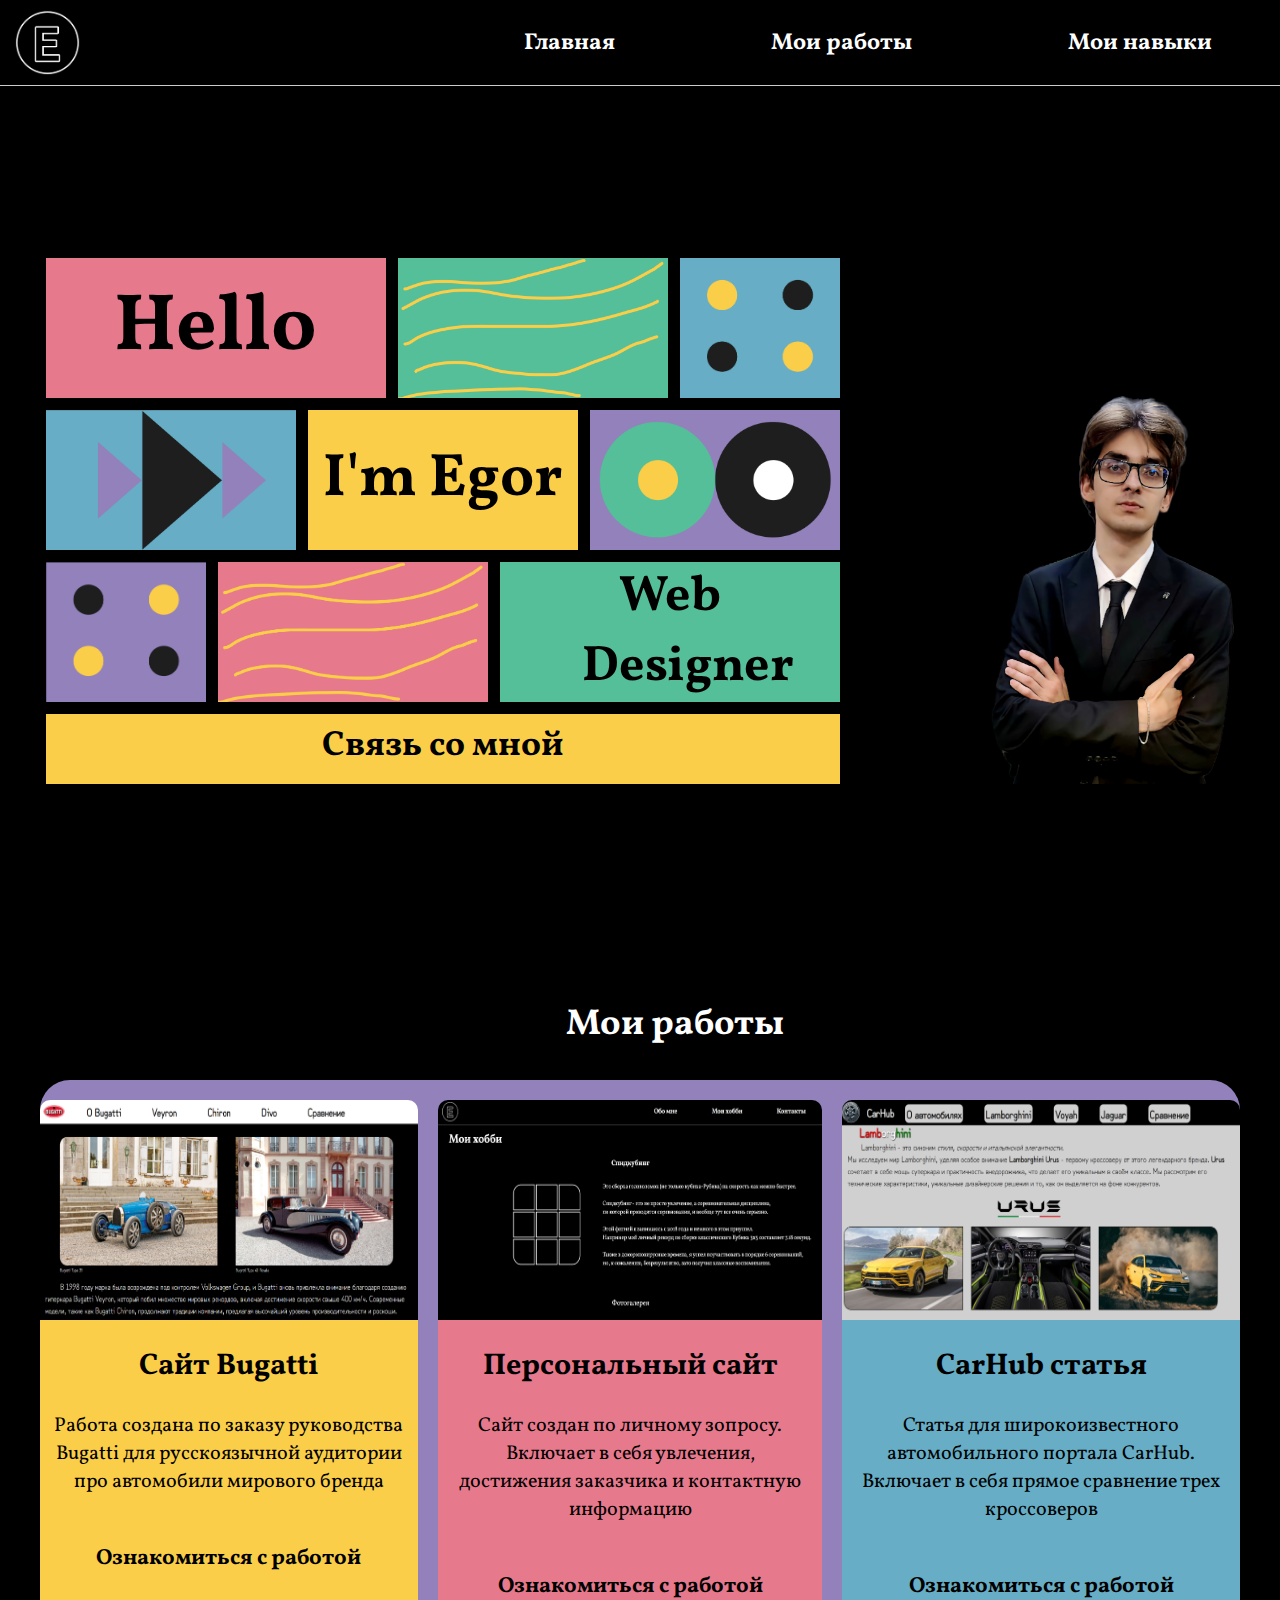
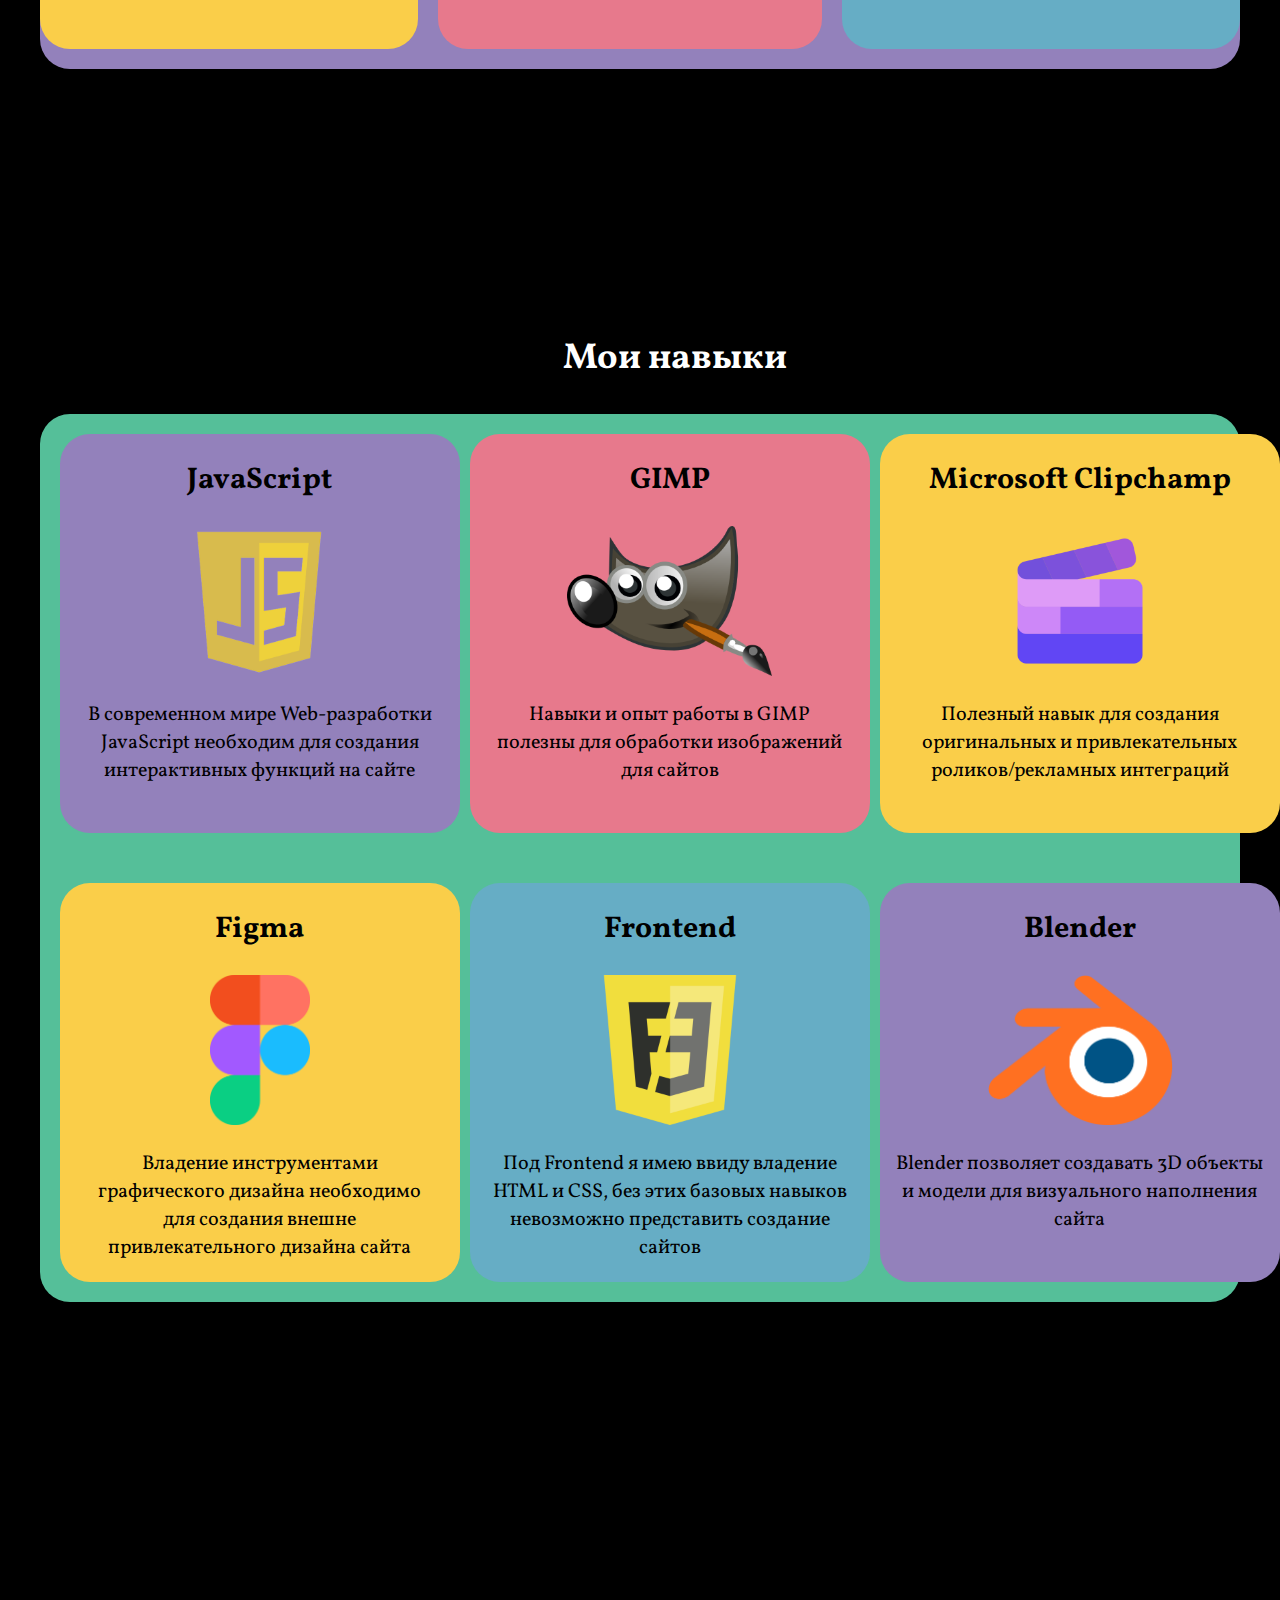
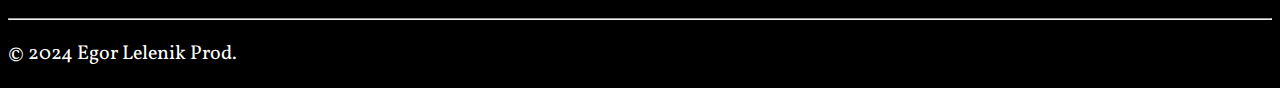
==== visitka.html @ 03e6a0d4 "Add files via upload" ====
﻿<!DOCTYPE html>

<html lang="en" xmlns="http://www.w3.org/1999/xhtml">
<head>
    <meta charset="utf-8" />
    <meta name="description" http-equiv="description"
          content="Лабораторная работа по Web-дизайну.
  Сайт-визитка Егора Леленика" />
    <meta name="keywords" http-equiv="keywords"
          content="Web-design, визитка, портфолио, Егор, Леленик, веб-дизайнер" />
    <meta name="viewport" content="width=device-width, initial-scale=1.0">
    <title>Visitka</title>
    <link href="stylevisitka4.css" rel="stylesheet" />
    <link href="logo.png" rel="icon" />
    <link rel="preconnect" href="https://fonts.googleapis.com">
    <link rel="preconnect" href="https://fonts.gstatic.com" crossorigin>
    <link href="https://fonts.googleapis.com/css2?family=Philosopher:ital,wght@0,400;0,700;1,400;1,700&family=Vollkorn:ital,wght@0,400..900;1,400..900&family=Zen+Kurenaido&display=swap" rel="stylesheet">
    <link rel="stylesheet" href="https://cdnjs.cloudflare.com/ajax/libs/font-awesome/4.7.0/css/font-awesome.min.css">
    <script src="scriptvisitka.js"></script>
</head>
<body>
    <header>
        <img style="margin:0 30px 0 15px; padding: 10px 0 10px 0" src="logo.png" width="65" alt="logo.png" />
        
        <nav>
            <ul class="navigation">
                <li><a href="#mainpart">Главная</a></li>
                <li><a href="#jobs">Мои работы</a></li>
                <li><a href="#skills">Мои навыки</a></li>
            </ul>
            <div class="hamburger-menu" onclick="toggleMenu()">
                <div class="bar" style="margin-right: 65px;"></div>
                <div class="bar" style="margin-right: 65px;"></div>
                <div class="bar" style="margin-right: 65px;"></div>
            </div>
        </nav>
    </header>
<div style="height: 100px; width: 100%;" id="mainpart" ></div>
    <main>
        <div class="mainpart" >
            <div class="kvad">
                <div class="fig1">
                    <div class="f1"><p style="margin: 0px; height: 130px; text-align: center; margin-top:15px ">Hello</p></div>
                    <div class="f2"></div>
                    <div class="f3"></div>
                </div>

                <div class="fig2">
                    <div class="f4"></div>
                    <div class="f5"><p style="margin: 0px; height: 130px; flex-wrap: wrap; text-align: center; margin-top:28px">I'm Egor</p></div>
                    <div class="f6"></div>
                </div>

                <div class="fig3">
                    <div class="f7"></div>
                    <div class="f8"></div>
                    <div class="f9"><p style="margin: 0px; height: 130px; text-align: center; flex-wrap: wrap; font-size: 50px">Web ⠀Designer</p></div>
                </div>
                <div class="contact"><a href="https://t.me/egor_pomidor" target="_blank"><p class="tg">Связь со мной</p></a></div>
            </div>

            <img class="introimg" src="intro3.png" height="390" />

        </div>

    </main>
    <div style="height:100px"> </div>

<div id="jobs" style="height: 86px; width: 100%;"> </div>
    <h2  style="text-align:center; color:white; font-size: 36px; margin-left: 70px;">Мои работы</h2>
    <div class="achivki" >

        <div class="card1">
            <img class="cardimg" src="job1.png" />
            <h2>Сайт Bugatti</h2>
            <p style="text-align: center;margin: 0 10px 0 10px">
                Работа создана по заказу руководства Bugatti для русскоязычной аудитории про автомобили мирового бренда
            </p>
            <div class="link1"><a href="bugatti/bugatti.html" target="_blank"><p class="oz1" >Ознакомиться с работой</p></a></div>
        </div>

        <div class="card2">
            <img class="cardimg" src="job2.png" />
            <h2>Персональный сайт </h2>
            <p style="text-align: center; margin: 0 10px 0 10px">
                Сайт создан по личному зопросу. Включает в себя увлечения, достижения заказчика и контактную информацию
            </p>
            <div class="link2"><a href="hobby/hobby.html" target="_blank"><p class="oz2">Ознакомиться с работой</p></a></div>
        </div>

        <div class="card3">
            <img class="cardimg" src="job3.png" />
            <h2>CarHub статья</h2>
            <p style="text-align: center;  margin: 0 10px 0 10px">
                Статья для широкоизвестного автомобильного портала CarHub. Включает в себя прямое сравнение трех кроссоверов
            </p>
            <div class="link3"><a href="carhub/cars.html" target="_blank"><p class="oz3">Ознакомиться с работой</p></a></div>
        </div>
    </div>


    <div id="skills" style="height: 86px; width: 100%; margin-top: 150px;"> </div>
    <h2 style="text-align:center; color:white; font-size: 36px; margin-left: 70px;">Мои навыки</h2>
    <!-- Достижения -->
    <div class="dostij" >
        <!--Карточка 1-->
        <div class="kart1">
            <h2>JavaScript</h2>
            <img class="dimg" src="js.png" />
            <p class="karttxt" style="text-align: center; width: 355px; margin: 0 10px 20px 10px">
                В современном мире Web-разработки JavaScript необходим для создания интерактивных функций на сайте
            </p>
        </div>

        <!--Карточка 2-->
        <div class="kart2">
            <h2>GIMP</h2>
            <img class="dimg" src="gimp.png" />
            <p class="karttxt" style="text-align: center; width: 355px; margin: 0 10px 20px 10px">
                Навыки и опыт работы в GIMP полезны для обработки изображений для сайтов
            </p>
        </div>

        <!--Карточка 3-->
        <div class="kart3">
            <h2>Microsoft Clipchamp</h2>
            <img class="dimg" src="clip.png" />
            <p class="karttxt" style="text-align: center; width: 355px; margin: 0 10px 20px 10px">
                Полезный навык для создания оригинальных и привлекательных роликов/рекламных интеграций
            </p>
        </div>


        <!--Карточка 4-->
        <div class="kart4">
            <h2>Figma</h2>
            <img class="dimg" src="fig.png" />
            <p class="karttxt" style="text-align: center; width: 355px; margin: 0 10px 20px 10px">
                Владение инструментами графического дизайна необходимо для создания внешне привлекательного дизайна сайта
            </p>
        </div>

        <!--Карточка 5-->
        <div class="kart5">
            <h2>Frontend</h2>
            <img class="dimg" src="front.png" />
            <p class="karttxt" style="text-align: center; width: 355px; margin: 0 10px 20px 10px">
                Под Frontend я имею ввиду владение HTML и CSS, без этих базовых навыков невозможно представить создание сайтов
            </p>
        </div>



        <!--Карточка 6-->
        <div class="kart6">
            <h2>Blender</h2>
            <img class="dimg" src="blender.png" />
            <p class="karttxt" style="text-align: center; width: 355pxpx; margin: 0 10px 20px 10px">
                Blender позволяет создавать 3D объекты и модели для визуального наполнения сайта
            </p>
        </div>




    </div>


    <br />
    <br /><br /><br /><br /><br /><br /><br /><br /><br /><br /><br /><br /><br />



    <hr />
    <footer>
        <p>&copy; 2024 Egor Lelenik Prod.</p>
    </footer>
    <script>
        function toggleMenu() {
            const menu = document.querySelector('.navigation');
            menu.classList.toggle('active');
        }
    </script>
</body>
</html>
---- stylevisitka4.css ----
﻿html {
    scroll-behavior: smooth;
}
@keyframes slide {
    0% {
        opacity: 0;
        transform: translateY(-10px);
    }

    100% {
        opacity: 1;
        transform: translateY(0);
    }
}
body {
    font-family: "Vollkorn", serif;
    font-optical-sizing: auto;
    background-color: black;
    color: black;
    font-style: normal;
}

header {
    background-color: black;
    color: white;
    font-size: 40px;
    font-weight: bold;
    display: flex;
    justify-content: space-between;
    align-items: center;
    position: fixed;
    left: 0;
    top: 0;
    width: 100%;
    z-index: 1000;
    border-bottom: 1px solid #ccc;
    backdrop-filter: blur(30px);
}

.navigation {
    display: flex;
    gap: 20px;
}

.navigation li {
    list-style: none;
    font-size: 23px;
}

.navigation a {
    color: white;
    text-decoration: none;
}

.hamburger-menu {
    display: none;
    cursor: pointer;
    flex-direction: column;
    gap: 5px;
}

.hamburger-menu .bar {
    width: 25px;
    height: 3px;
    background-color: white;
}


@media (max-width: 768px) {
    .navigation {
        display: none;
        flex-direction: column;
        align-items: center;
        position: absolute;
        top: 70px;
        right: 0;
        background-color: black;
        width: 100%;
        padding: 20px;
        border-radius: 8px;
        box-shadow: 0 4px 8px rgba(0, 0, 0, 0.2);
    }

    .navigation.active {
        display: flex;
        border-radius: 15px;
    }

    .hamburger-menu {
        display: flex;
    }

    .navigation li {
        margin: 15px 0;
    }

    .navigation a {
        color: white;
        text-decoration: none;
        font-size: 30px;
    }
}
ul {
    color: white;
    background-color: black;
    font-size: 23px;
    display: flex;
    flex-direction: row;
    padding: 0;
    justify-content: space-between;
    margin: 0;
}
li {
    border-radius: 15px;
    margin: 10px 63px 10px 63px;
    padding: 5px;
    font-weight: bold;
    color: white;
    background-color: black;
}

    li::marker {
        content: none;
    }

a {
    color: white;
    text-decoration: none;
}

    a:visited {
        color: white;
        text-decoration: none;
    }

    a:active {
        color: grey;
        text-decoration: none;
    }
.kva{
    justify-content: flex-end;
}
.fig1 {
    margin-top: 150px;
    display: flex;
    gap: 12px;
 /*   justify-content: center;*/
}
.f1 {
    background-color: rgb(231, 121, 140);
    height: 140px;
    width: 340px;
    font-size: 80px;
    font-weight: bold;
    text-align: center;
    transition: transform 0.3s ease, color 0.3s ease;
    position: relative;
}
    .f1:hover {
        transform: scale(1.15);
    }

    .f1::after {
        background-color: rgb(147, 129, 187);
        height: 140px;
        width: 340px;
        content: "Добро пожаловать в мой мир креатива!";
        align-content: center;
        position: absolute;
        top: 50%;
        left: 50%;
        transform: translate(-50%, -50%);
        color: black;
        font-size: 25px;
        font-weight: bold;
        text-align: center;
        opacity: 0;
        transition: opacity 0.3s ease;
        z-index: 1;
    }
    .f1:hover::after {
        opacity: 1;
    }

    .f1 p {
        opacity: 1;
        transition: opacity 0.5s ease;
    }

    .f1:hover p {
        opacity: 0;
    }
.f2 {
    background-image: url(f1.png);
    background-size: cover;
    background-color: rgb(85, 191, 153);
    height: 140px;
    width: 270px;
}
.f3 {
    background-image: url(fr2.png);
    background-size: cover;
    background-color: rgb(102, 173, 197);
    height: 140px;
    width: 160px;
}




.fig2 {
    margin-top: 12px;
    display: flex;
    gap: 12px;
 /*   justify-content: center;*/
}
.f4 {
    background-image: url(fr3.png);
    background-size: cover;
    background-color: rgb(102, 173, 197);
    height: 140px;
    width: 250px;
}
.f5 {
    background-color: rgb(250, 206, 73);
    height: 140px;
    width: 270px;
    font-size: 60px;
    font-weight: bold;
    text-align: center;
    transition: transform 0.3s ease, color 0.3s ease;
    position: relative;
    z-index: 2;
}

    .f5:hover {
        transform: scale(1.15);
    }

    .f5::after {
        background-color: rgb(85, 191, 153);
        content: "Я учусь создавать сайты с современным дизайном.";
        position: absolute;
        width: 272px;
        height: 142px;
        top: 50%;
        left: 50%;
        transform: translate(-50%, -50%);
        color: black;
        font-size: 23px;
        font-weight: bold;
        opacity: 0;
        transition: opacity 0.3s ease;
        z-index: 2;
       align-content: center;
    }

    .f5:hover::after {
        opacity: 1; 
    }

    .f5 p {
        opacity: 1;
        transition: opacity 0.3s ease;
    }

    .f5:hover p {
        opacity: 0; 
    }
.f6 {
    background-image: url(fr6.png);
    background-size: cover;
    background-color: rgb(147, 129, 187);
    height: 140px;
    width: 250px;
}





.fig3 {
    margin-top: 12px;
    display: flex;
    gap: 12px;
}
.f7 {
    background-image: url(fr7.png);
    background-size: cover;
    background-color: rgb(147, 129, 187);
    height: 140px;
    width: 160px;
}
.f8 {
    background-image: url(fr8.png);
    background-size: cover;
    background-color: rgb(231, 121, 140);
    height: 140px;
    width: 270px;
}
.f9 {
    background-color: rgb(85, 191, 153);
    height: 140px;
    width: 340px;
    font-size: 100px;
    font-weight: bold;
    text-align: center;
    transition: transform 0.3s ease, color 0.3s ease;
    position: relative;
    z-index: 2;
}

.f9:hover {
    transform: scale(1.1);
}

    .f9::after {
        background-color: rgb(102, 173, 197);
        height: 140px;
        width: 340px;
        content: "Это профессия, где искусство и технология объединяются воедино.";
        position: absolute;
        top: 50%;
        left: 50%;
        transform: translate(-50%, -50%);
        color: black; 
        font-size: 25px;
        font-weight: bold;
        opacity: 0;
        transition: opacity 0.3s ease;
        z-index: 2;
        align-self: center;
        align-content: center;
    }
.f9:hover::after {
    opacity: 1; 
}

.f9 p {
    opacity: 1;
    transition: opacity 0.3s ease;
}

.f9:hover p {
    opacity: 0; 
}


.mainpart{
   display: flex;
   justify-content: center;
   gap: 150px;
   align-items:flex-end;
}
@media screen and (max-width: 768px) {
    .mainpart {
        display: flex;
        justify-content: center;
        gap: 150px;
        align-items: center;    }

    .kvad {
        width: 100%;
        padding: 0;
    }

    .fig1, .fig2, .fig3 {
        margin-top: 8px;
        display: flex;
        gap: 8px;
    }

    .f1, .f2, .f3, .f4, .f5, .f6, .f7, .f8, .f9 {
        display: flex;
        /*width: 100%;*/
        height: 130px;
        font-size: 5px;
        text-align: center;
        align-items: center;
        justify-content: center;
    }

    .f1, .f5, .f9 {
        font-size: 50px;
    }

    .contact {
        display: flex;
        height: 130px;
        font-size: 24px;
        padding: 10px;
    }
    .tg {
       height: 130px;
    }
    .introimg {
 display: none;
    }
}

    .contact {
        align-items: center;
        justify-content: center;
        display: flex;
        margin: 12px 0 0 0;
        background-color: rgb(250, 206, 73);
        height: 70px;
        /*width: 795px;*/
        font-size: 35px;
        text-align: center;
        font-weight: bold;
        transition: transform 0.3s ease, background-color 0.3s ease;
    }

        .contact:hover {
            transform: scale(1.15);
            background-color: rgb(102, 173, 197);
            border: solid 1px black;
            border-radius: 50px;
        }

        .contact a {
            color: black;
            text-decoration: none;
            transition: color 0.3s ease;
        }

        .contact:hover a {
            color: white;
        }

    .tg {
        margin: 0;
        padding: 15px 0 0 0;
        height: 70px;
        /*width: 795px;*/
    }

    [href="https://t.me/egor_pomidor"] {
        color: black;
        text-decoration: none;
    }

    [href="bugatti/bugatti.html"] {
        color: black;
        text-decoration: none;
        font-weight: bold;
    }

    [href="hobby/hobby.html"] {
        color: black;
        text-decoration: none;
        font-weight: bold;
    }

    [href="carhub/cars.html"] {
        color: black;
        text-decoration: none;
        font-weight: bold;
    }
    [href="bugatti/bugatti.html"]:visited{
        color: black;
    }
    [href="hobby/hobby.html"]:visited{
        color: black;
    }
    [href="carhub/cars.html"]:visited{
        color: black;
    }


    .achivki {
        display: flex;
        flex-direction: row;
        justify-content: space-evenly;
        background-color: rgb(147, 129, 187);
        border-radius: 30px;
        gap: 20px;
        width: 95%;
        margin-left: auto ;
        margin-right: auto ;
    }

    @media (max-width: 768px) {
        .achivki {
            flex-direction: column;
            align-items: center;
            flex-wrap: wrap;
            justify-content: center;
            margin-left: 25px;
            margin-right: auto;
            width: auto;
        }

        .card1, .card2, .card3 {
            width: 90%;
        }

        .cardimg {
            width: 100%;
            height: 350px;
            transition: transform 0.5s ease-in-out;
            border-radius: 10px 10px 0 0;
        }
        .link1, .link2, .link3{
            width: max-content;
        }
    }

    .card1 {
        display: flex;
        flex-direction: column;
        align-items: center;
        background-color: rgb(250, 206, 73);
        text-align: center;
        margin-top: 20px;
        margin-bottom: 20px;
        border-radius: 30px;
        font-size: 20px;
    }

    .card2 {
        display: flex;
        flex-direction: column;
        align-items: center;
        background-color: rgb(231, 121, 140);
        border-radius: 30px;
        text-align: center;
        margin-top: 20px;
        font-size: 20px;
        margin-bottom: 20px;
    }

    .card3 {
        display: flex;
        flex-direction: column;
        align-items: center;
        background-color: rgb(102, 173, 197);
        border-radius: 30px;
        text-align: center;
        margin-top: 20px;
        margin-bottom: 20px;
        font-size: 20px;
    }

    .cardimg {
        width: 100%;
        height: 220px;
        transition: transform 0.5s ease-in-out;
        border-radius: 10px 10px 0 0;
    }

        .cardimg:hover {
            transform: scale(1.11);
            border-radius: 10px;
        }

    .link1, .link2, .link3 {
        margin-top: 25px;
        font-size: 22px;
        /* width: 463px; */
        height: 100px;
        text-align: center;
        border-radius: 0 0 30px 30px;
        transition: transform 0.3s ease, background-color 0.3s ease;
    }

        .link1:hover {
            border-radius: 30px;
            transform: scale(1.1);
            background-color: rgb(85, 191, 153);
        }

        .link2:hover {
            border-radius: 30px;
            transform: scale(1.1);
            background-color: rgb(85, 191, 153);
        }

        .link3:hover {
            border-radius: 30px;
            transform: scale(1.1);
            background-color: rgb(85, 191, 153);
        }

        .link1:hover a {
            color: white;
        }

        .link2:hover a {
            color: white;
        }

        .link3:hover a {
            color: white;
        }

    .dostij {
        display: grid;
        grid-template-columns: 1fr 1fr 1fr;
        grid-template-rows: 1fr 1fr;
        justify-content: space-evenly;
        background-color: rgb(85, 191, 153);
        border-radius: 30px;
        gap: 10px;
        width: 95%;
        margin-left: auto ;
        margin-right: auto ;
        justify-items: center;
    }

    @media (max-width: 768px) {
        .dostij {
            display: flex;
            flex-direction: column;
            flex-wrap: wrap;
            justify-content: space-between;
            gap: 20px;
            align-items: center;
            width: max-content;
            justify-items: center;
        }

        .kart1, .kart2, .kart3, .kart4, .kart5, .kart6 {
            margin: 10px;
        }

        .dimg {
            height: 120px;
        }

        /* p.karttxt {
            width: 100px;
        } */
    }

    .dimg {
        height: 150px;
        padding-bottom: 25px;
    }

    .kart1 {
        width: 400px;
        display: flex;
        flex-direction: column;
        align-items: center;
        background-color: rgb(147, 129, 187);
        text-align: center;
        margin-top: 20px;
        margin-bottom: 20px;
        border-radius: 30px;
        font-size: 20px;
        transition: transform 0.5s ease-in-out;
        margin-left: 20px;
        transition: transform 0.5s ease, background-color 0.5s ease;
    }

        .kart1:hover {
            transform: scale(0.8) rotate(5deg);
            background-color: rgb(200, 165, 227);
            box-shadow: 0px 10px 15px rgba(0, 0, 0, 0.2);
        }

    .kart2 {
        width: 400px;
        display: flex;
        flex-direction: column;
        align-items: center;
        background-color: rgb(231, 121, 140);
        text-align: center;
        margin-top: 20px;
        margin-bottom: 20px;
        border-radius: 30px;
        font-size: 20px;
        transition: transform 0.5s ease, background-color 0.5s ease;
    }

        .kart2:hover {
            transform: scale(0.8);
            background-color: rgb(241, 148, 138);
            box-shadow: 0px 10px 15px rgba(0, 0, 0, 0.2);
        }

    .kart3 {
        width: 400px;
        display: flex;
        flex-direction: column;
        align-items: center;
        background-color: rgb(250, 206, 73);
        text-align: center;
        margin-top: 20px;
        margin-bottom: 20px;
        border-radius: 30px;
        font-size: 20px;
        margin-right: 20px;
        transition: transform 0.5s ease, background-color 0.5s ease;
    }

        .kart3:hover {
            transform: scale(0.8) rotate(5deg);
            background-color: rgb(255, 235, 150);
            box-shadow: 0px 10px 15px rgba(0, 0, 0, 0.2);
        }

    .kart4 {
        width: 400px;
        display: flex;
        flex-direction: column;
        align-items: center;
        background-color: rgb(250, 206, 73);
        text-align: center;
        margin-top: 20px;
        margin-bottom: 20px;
        border-radius: 30px;
        font-size: 20px;
        margin-left: 20px;
        transition: transform 0.5s ease, background-color 0.5s ease;
    }

        .kart4:hover {
            transform: scale(0.8) rotate(-5deg);
            background-color: rgb(255, 235, 150);
            box-shadow: 0px 10px 15px rgba(0, 0, 0, 0.2);
        }

    .kart5 {
        width: 400px;
        display: flex;
        flex-direction: column;
        align-items: center;
        background-color: rgb(102, 173, 197);
        text-align: center;
        margin-top: 20px;
        margin-bottom: 20px;
        border-radius: 30px;
        font-size: 20px;
        transition: transform 0.5s ease, background-color 0.5s ease;
    }

        .kart5:hover {
            transform: scale(0.8);
            background-color: rgb(174, 214, 241);
            box-shadow: 0px 10px 15px rgba(0, 0, 0, 0.2);
        }

    .kart6 {
        width: 400px;
        display: flex;
        flex-direction: column;
        align-items: center;
        background-color: rgb(147, 129, 187);
        text-align: center;
        margin-top: 20px;
        margin-bottom: 20px;
        border-radius: 30px;
        font-size: 20px;
        margin-right: 20px;
        transition: transform 0.5s ease, background-color 0.5s ease;
    }

        .kart6:hover {
            transform: scale(0.8) rotate(-5deg);
            background-color: rgb(200, 165, 227);
            box-shadow: 0px 10px 15px rgba(0, 0, 0, 0.2);
        }

        footer{
            color: white;
            font-size: 20px;
        }
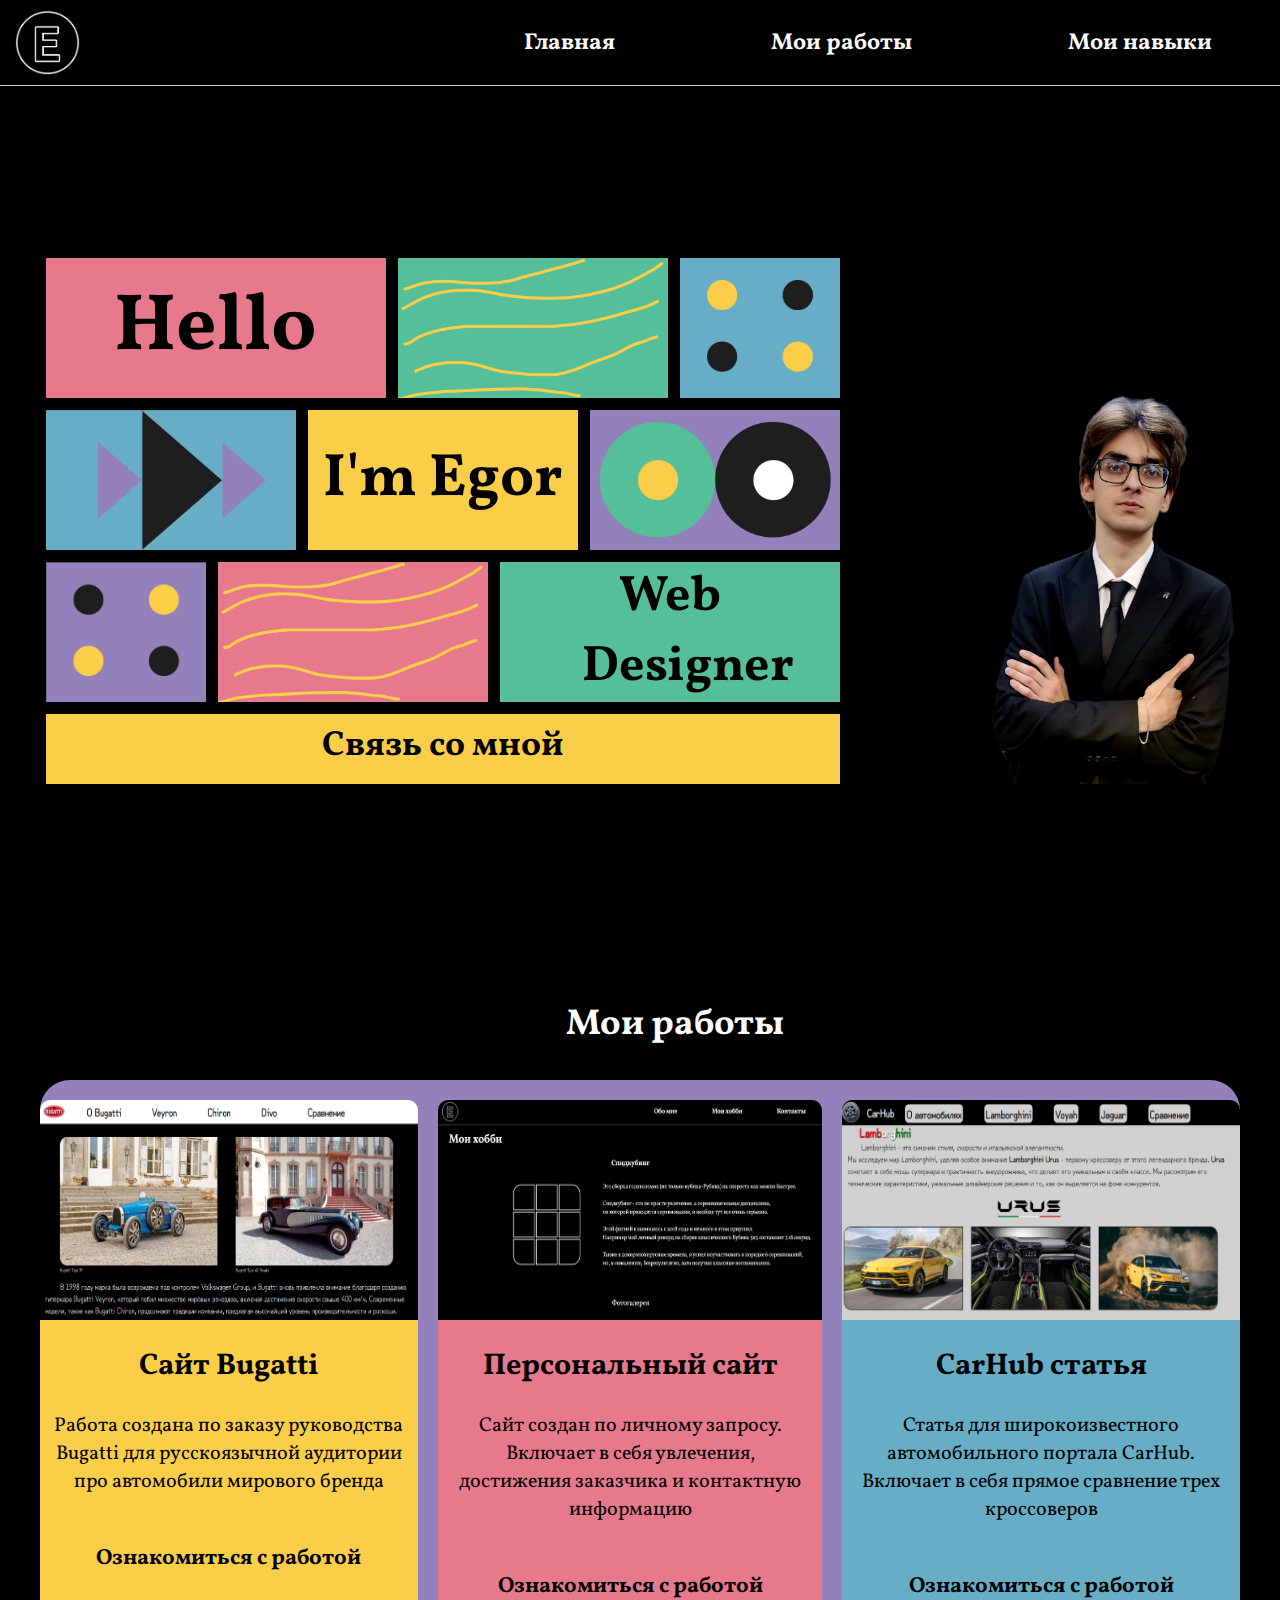
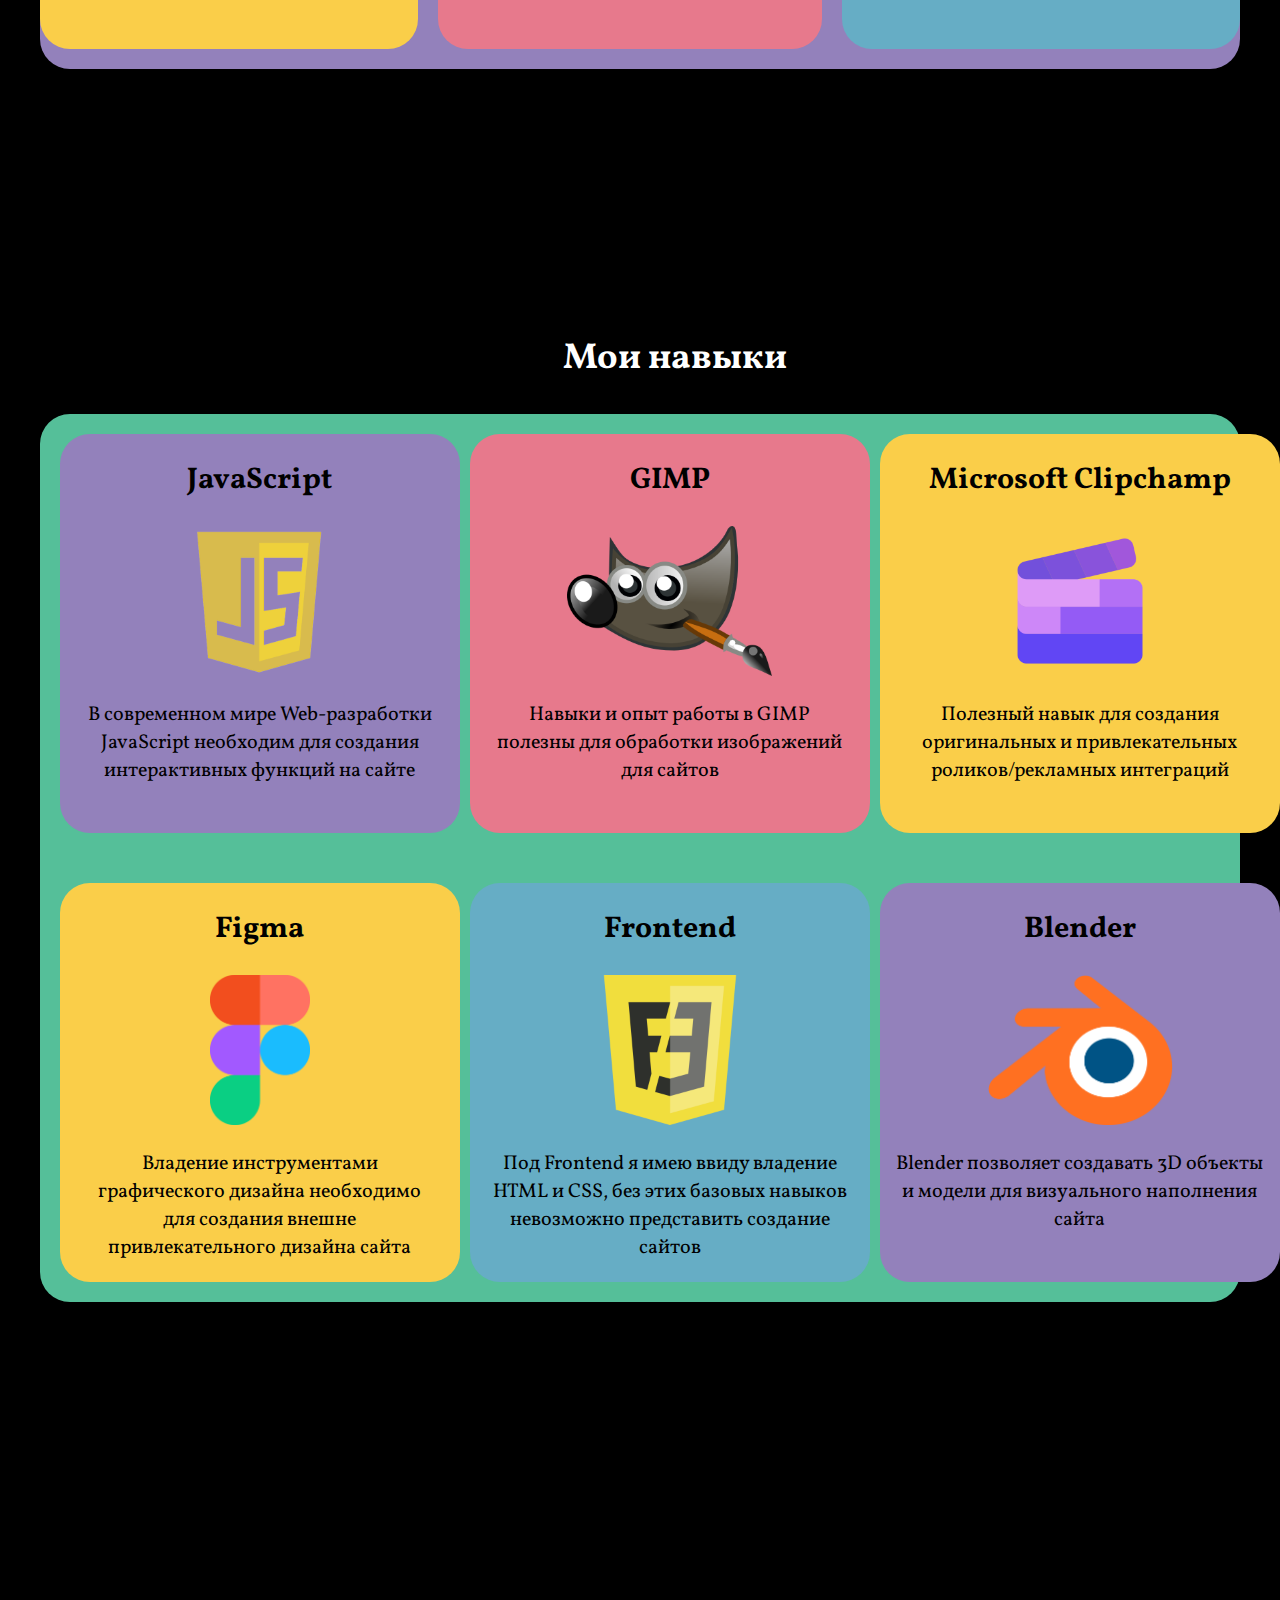
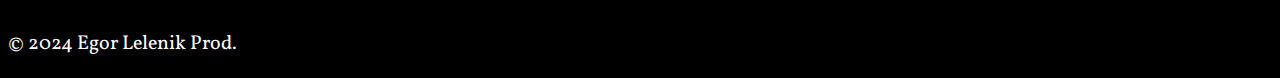
==== commit 328bfe27: "Add files via upload" ====
--- a/visitka.html
+++ b/visitka.html
@@ -83,7 +83,7 @@
             <img class="cardimg" src="job2.png" />
             <h2>Персональный сайт </h2>
             <p style="text-align: center; margin: 0 10px 0 10px">
-                Сайт создан по личному зопросу. Включает в себя увлечения, достижения заказчика и контактную информацию
+                Сайт создан по личному запросу. Включает в себя увлечения, достижения заказчика и контактную информацию
             </p>
             <div class="link2"><a href="hobby/hobby.html" target="_blank"><p class="oz2">Ознакомиться с работой</p></a></div>
         </div>
@@ -171,15 +171,8 @@
 
 
 
-    <hr />
     <footer>
         <p>&copy; 2024 Egor Lelenik Prod.</p>
     </footer>
-    <script>
-        function toggleMenu() {
-            const menu = document.querySelector('.navigation');
-            menu.classList.toggle('active');
-        }
-    </script>
 </body>
 </html>--- a/stylevisitka4.css
+++ b/stylevisitka4.css
@@ -139,6 +139,9 @@
     }
 .kva{
     justify-content: flex-end;
+}
+hr{
+    width: 100%;
 }
 .fig1 {
     margin-top: 150px;
@@ -360,8 +363,9 @@
         align-items: center;    }
 
     .kvad {
-        width: 100%;
+        min-width: 400px;
         padding: 0;
+        margin-left: 45px;
     }
 
     .fig1, .fig2, .fig3 {
@@ -381,7 +385,7 @@
     }
 
     .f1, .f5, .f9 {
-        font-size: 50px;
+        font-size: 43px;
     }
 
     .contact {
@@ -489,7 +493,9 @@
             justify-content: center;
             margin-left: 25px;
             margin-right: auto;
-            width: auto;
+            min-width: 380px;
+        
+
         }
 
         .card1, .card2, .card3 {
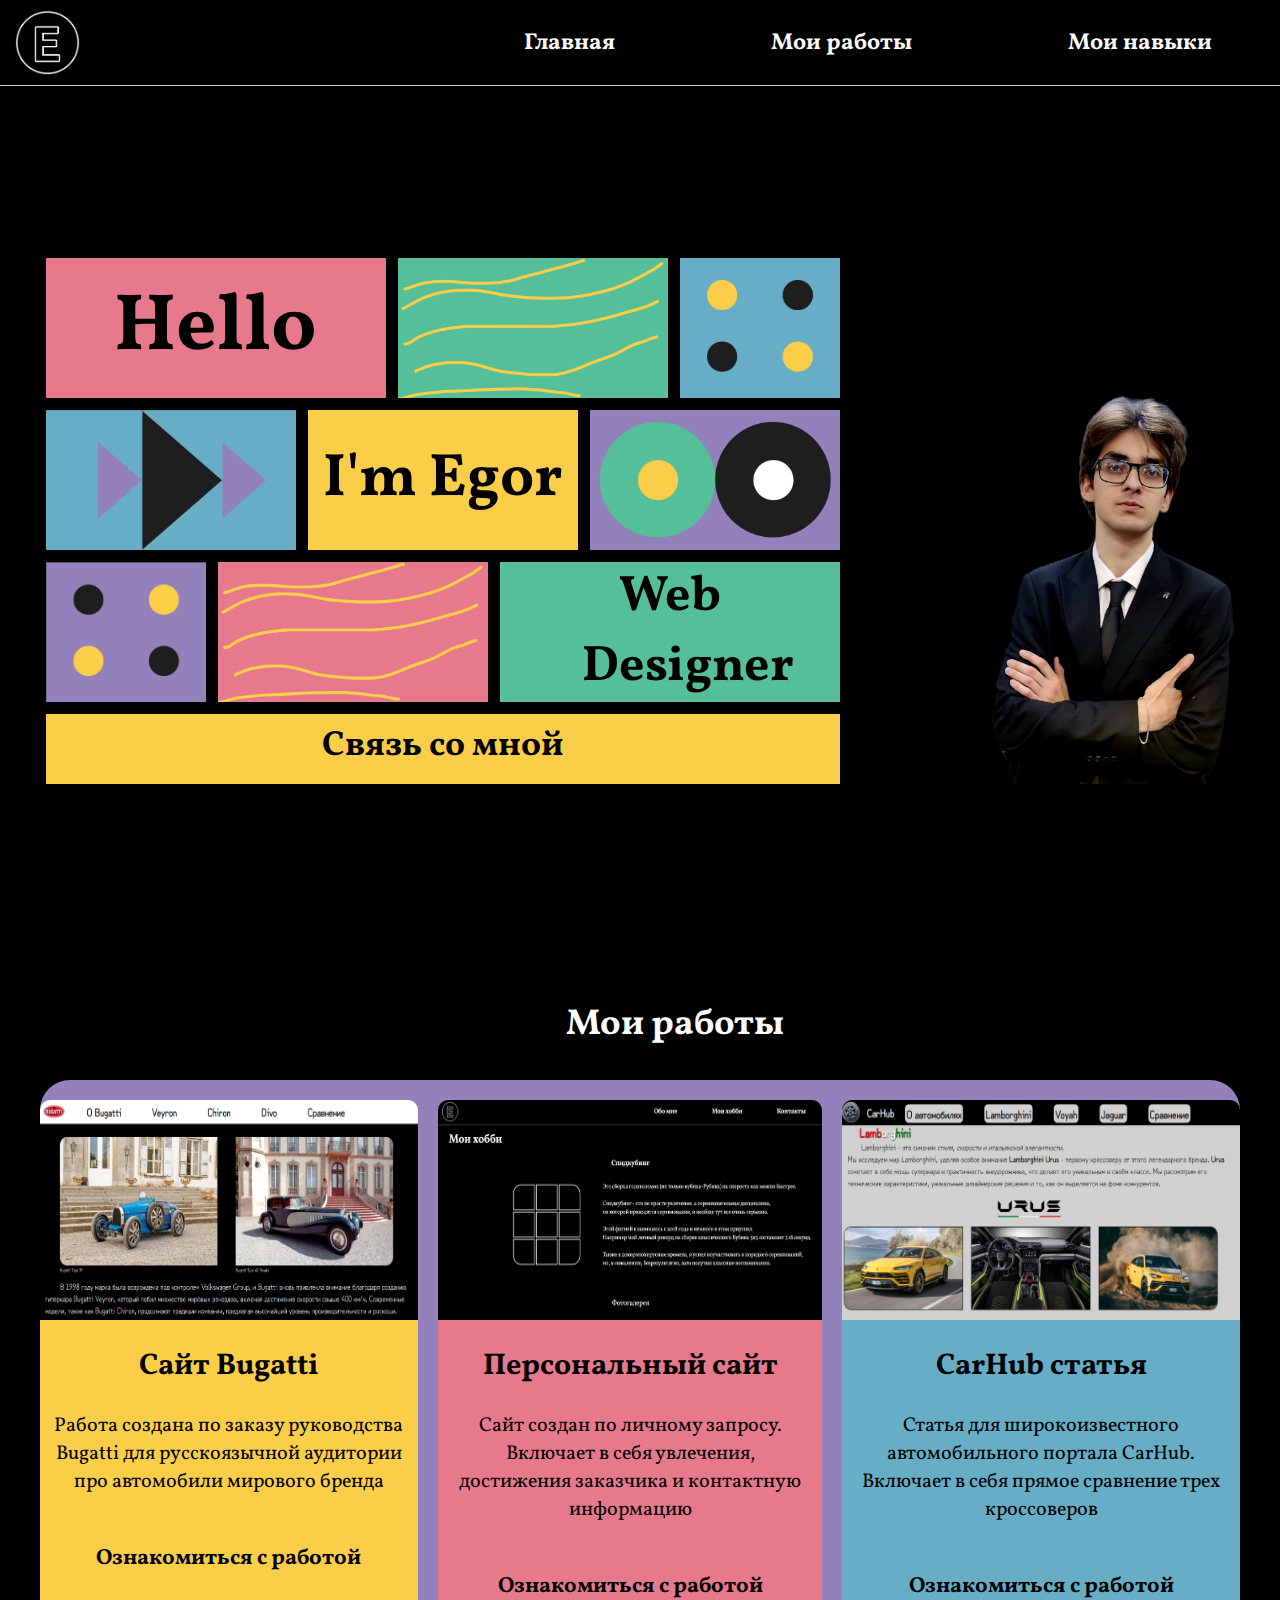
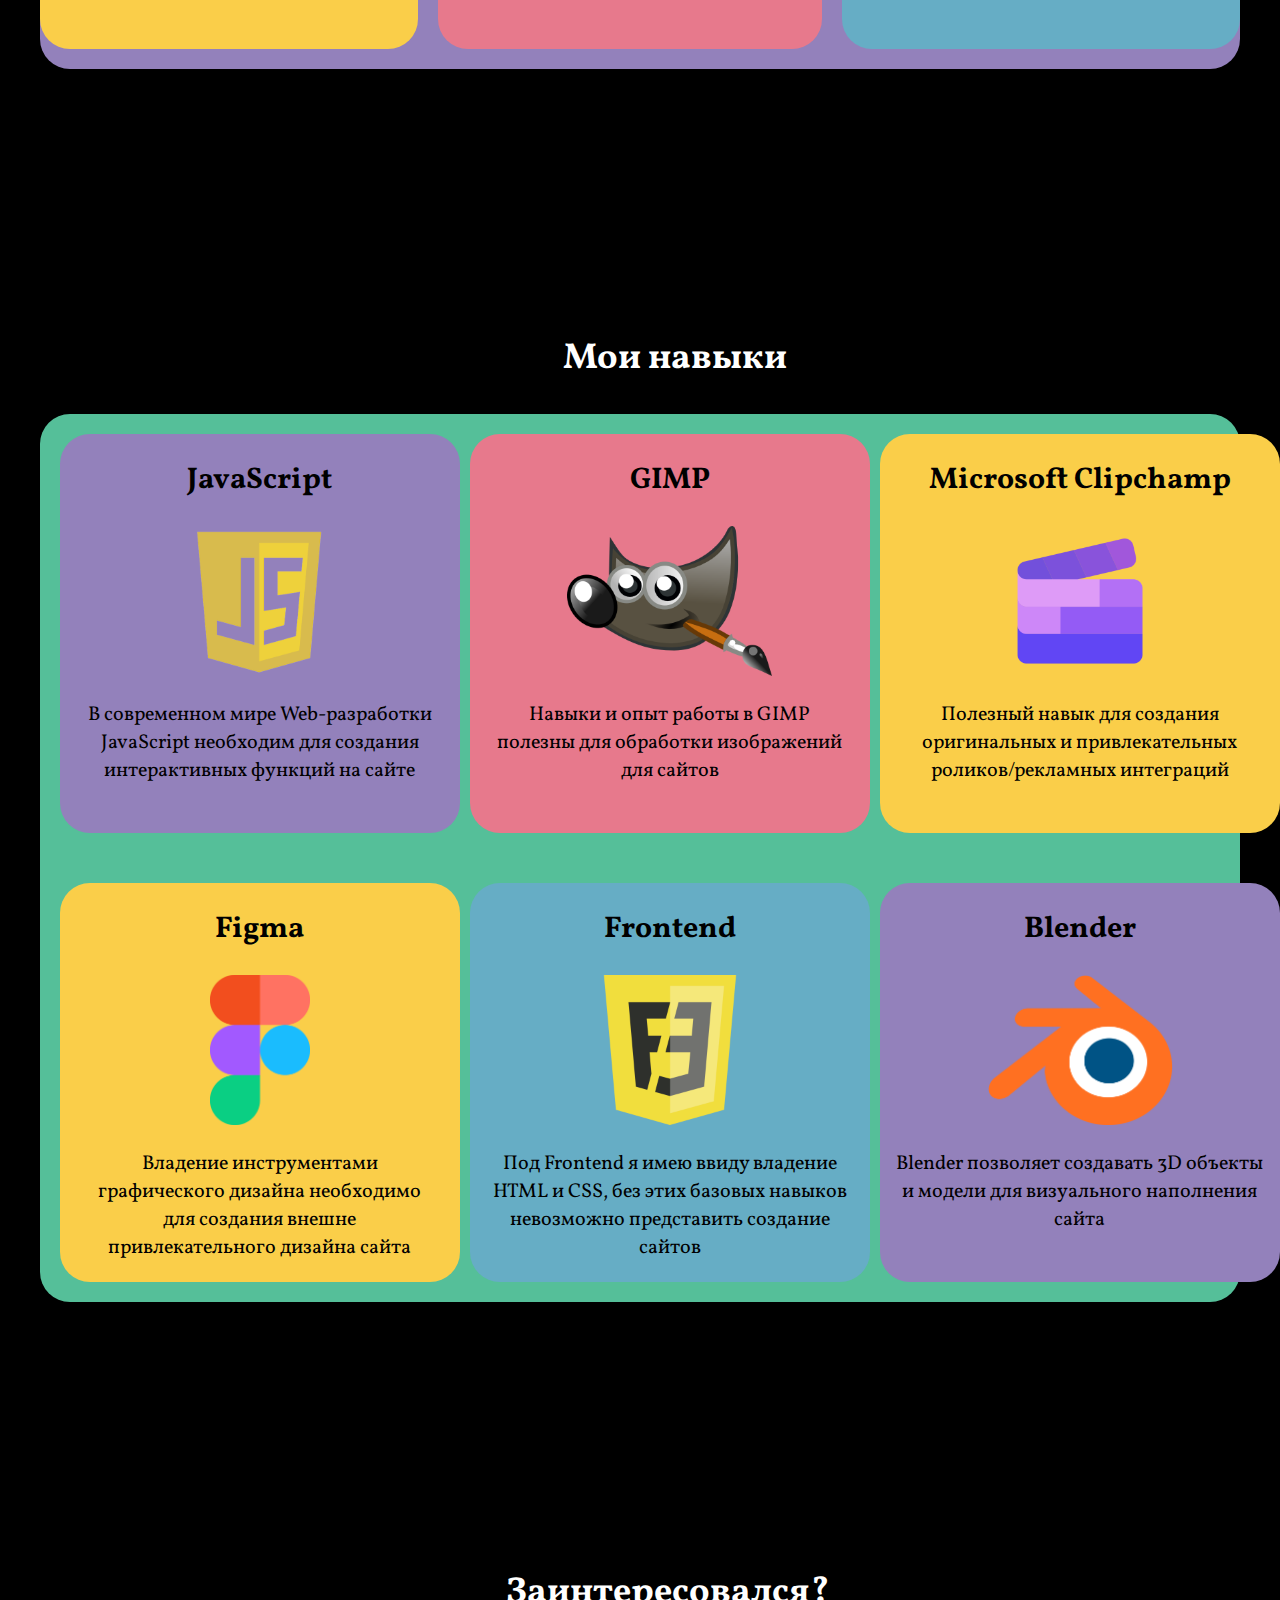
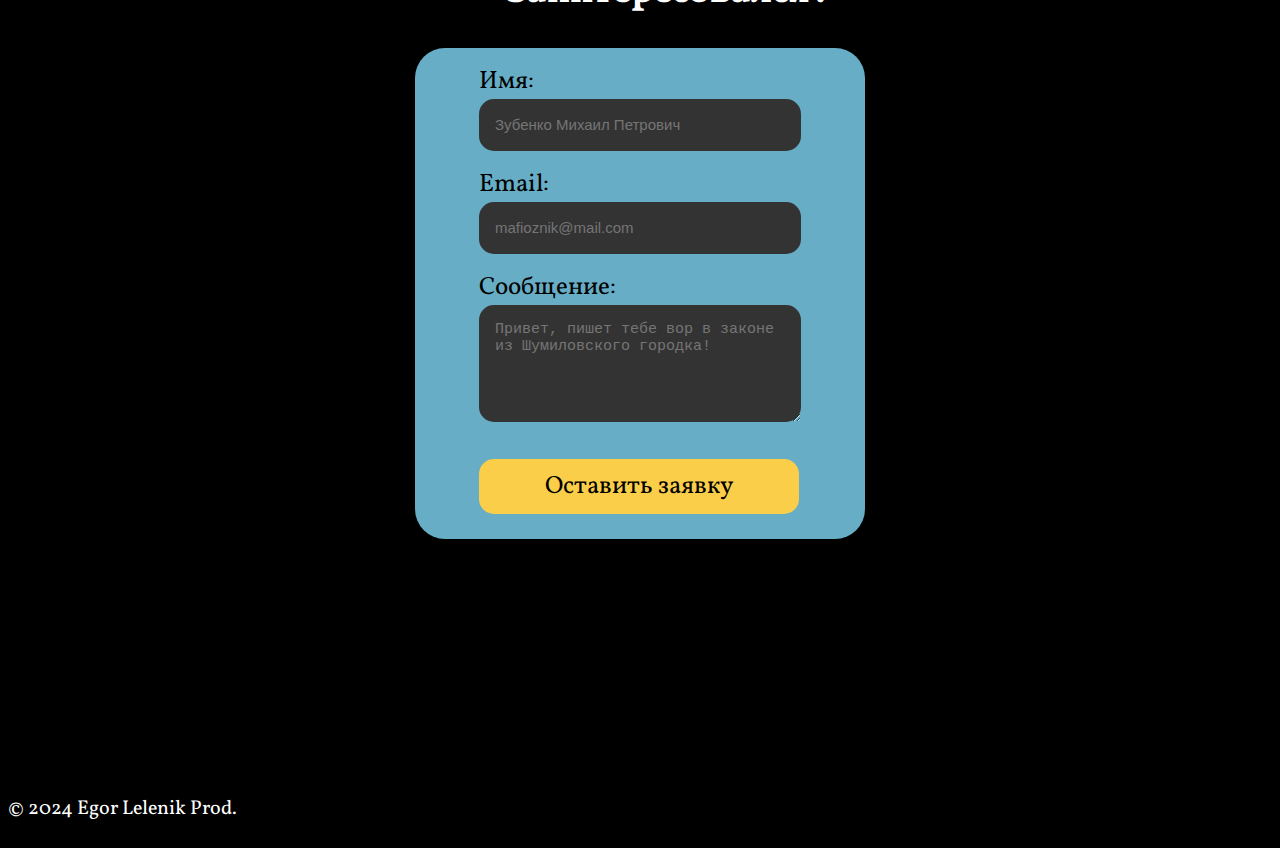
==== commit 005685f6: "Add files via upload" ====
--- a/visitka.html
+++ b/visitka.html
@@ -29,9 +29,9 @@
                 <li><a href="#skills">Мои навыки</a></li>
             </ul>
             <div class="hamburger-menu" onclick="toggleMenu()">
-                <div class="bar" style="margin-right: 65px;"></div>
-                <div class="bar" style="margin-right: 65px;"></div>
-                <div class="bar" style="margin-right: 65px;"></div>
+                <div class="bar" style="margin-right: 40px;"></div>
+                <div class="bar" style="margin-right: 40px;"></div>
+                <div class="bar" style="margin-right: 40px;"></div>
             </div>
         </nav>
     </header>
@@ -159,15 +159,34 @@
                 Blender позволяет создавать 3D объекты и модели для визуального наполнения сайта
             </p>
         </div>
-
-
-
-
     </div>
 
-
-    <br />
-    <br /><br /><br /><br /><br /><br /><br /><br /><br /><br /><br /><br /><br />
+    <div style="height: 86px; width: 100%; margin-top: 150px;"> </div>
+    <h2 style="text-align:center; color:white; font-size: 36px; margin-left: 55px;">Заинтересовался?</h2> 
+<div class="formOCHKA">
+    <div >
+        <form
+          action="https://getform.io/f/byvvdwwa"
+          enctype="multipart/form-data"
+          method="POST"
+          target="_blank" >
+          <div class="form-group">
+            <label>Имя:</label> <br>
+            <input type="text" name="name" placeholder="Зубенко Михаил Петрович" />
+          </div>
+          <div class="form-group" >
+            <label>Email:</label> <br>
+            <input type="email" name="email" placeholder="mafioznik@mail.com" />
+          </div>
+          <div class="form-group">
+            <label>Сообщение:</label> <br>
+            <textarea name="message" placeholder="Привет, пишет тебе вор в законе из Шумиловского городка!" rows="5" style="width: 290px; border-radius: 15px; padding: 16px; background: #333; color: #fff; font-size: 15px;"></textarea>
+          </div>         
+          <button type="submit"> Оставить заявку</button>
+        </form>
+      </div>
+</div>
+<div style="height: 86px; width: 100%; margin-top: 150px;"> </div>
 
 
 
--- a/stylevisitka4.css
+++ b/stylevisitka4.css
@@ -365,7 +365,7 @@
     .kvad {
         min-width: 400px;
         padding: 0;
-        margin-left: 45px;
+        margin-left: 110px;
     }
 
     .fig1, .fig2, .fig3 {
@@ -774,4 +774,60 @@
             color: white;
             font-size: 20px;
         }
-        +        
+        
+        
+
+.formOCHKA{
+    display: flex;
+    justify-content: center;
+background-color: rgb(102, 173, 197);
+width: 450px;
+/* height: 500px; */
+margin-left: auto;
+margin-right: auto;
+border-radius: 30px;
+
+}
+        .form-group {
+            margin-top: 16px;
+          }
+      label{
+        font-size: 25px;
+      }
+          input {
+            background: #333;
+            border: 0;
+            padding: 16px;
+            width: 100%;
+            border-radius: 15px;
+            color: #fff;
+            width: 290px;
+            height: 20px;
+            font-size: 15px;
+          }
+          textarea {
+            background: #333;
+            border: 0;
+            color: #fff;
+        }
+          
+          button {
+            font-family: "Vollkorn", serif;
+            font-optical-sizing: auto;
+            width: 320px;
+            display: inline-block;
+            border: 0;
+            padding: 10px;
+            background: rgb(250, 206, 73);
+            border-radius: 15px;
+            margin-top: 30px;
+            margin-bottom: 25px;
+            font-size: 25px;
+            transition: transform 0.5s ease, background-color 0.5s ease;
+          }
+          button:hover{
+            transform: scale(1.2);
+            background-color: rgb(255, 235, 150);
+            box-shadow: 0px 10px 15px rgba(0, 0, 0, 0.2);
+          }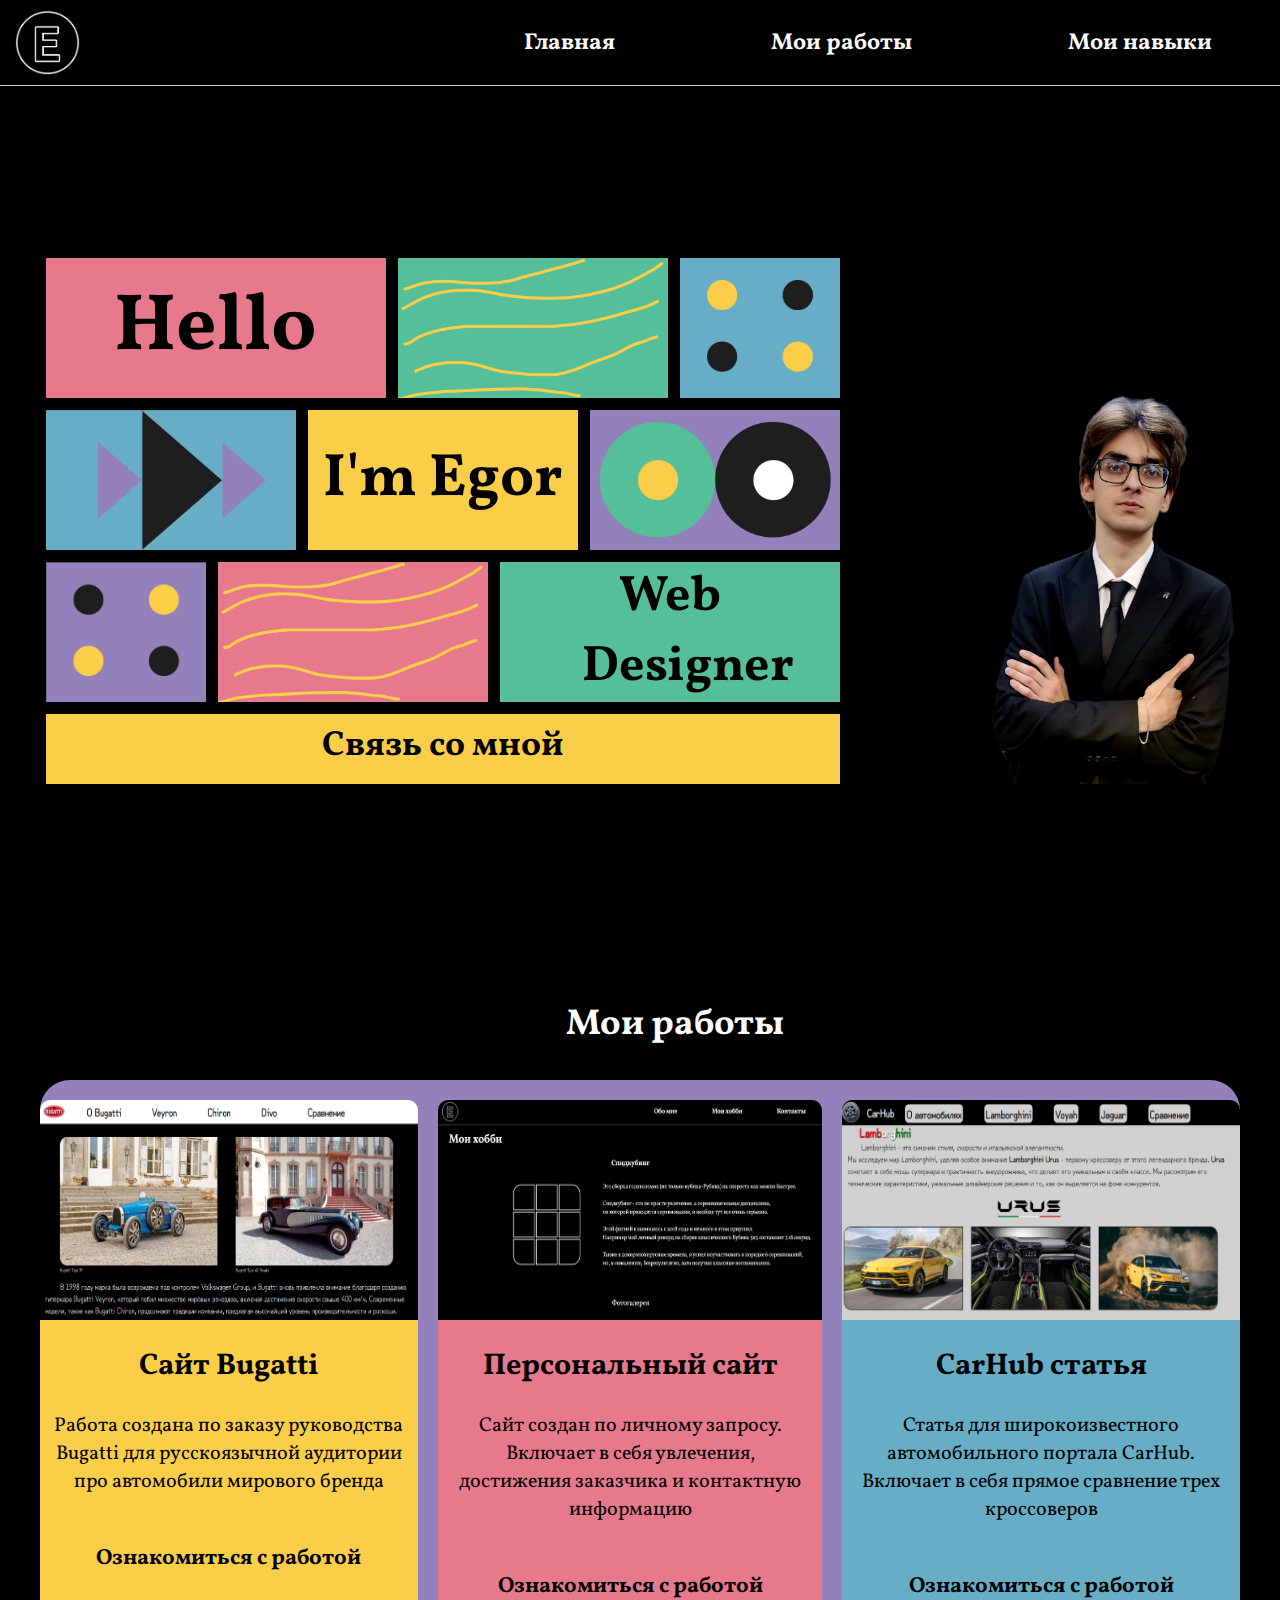
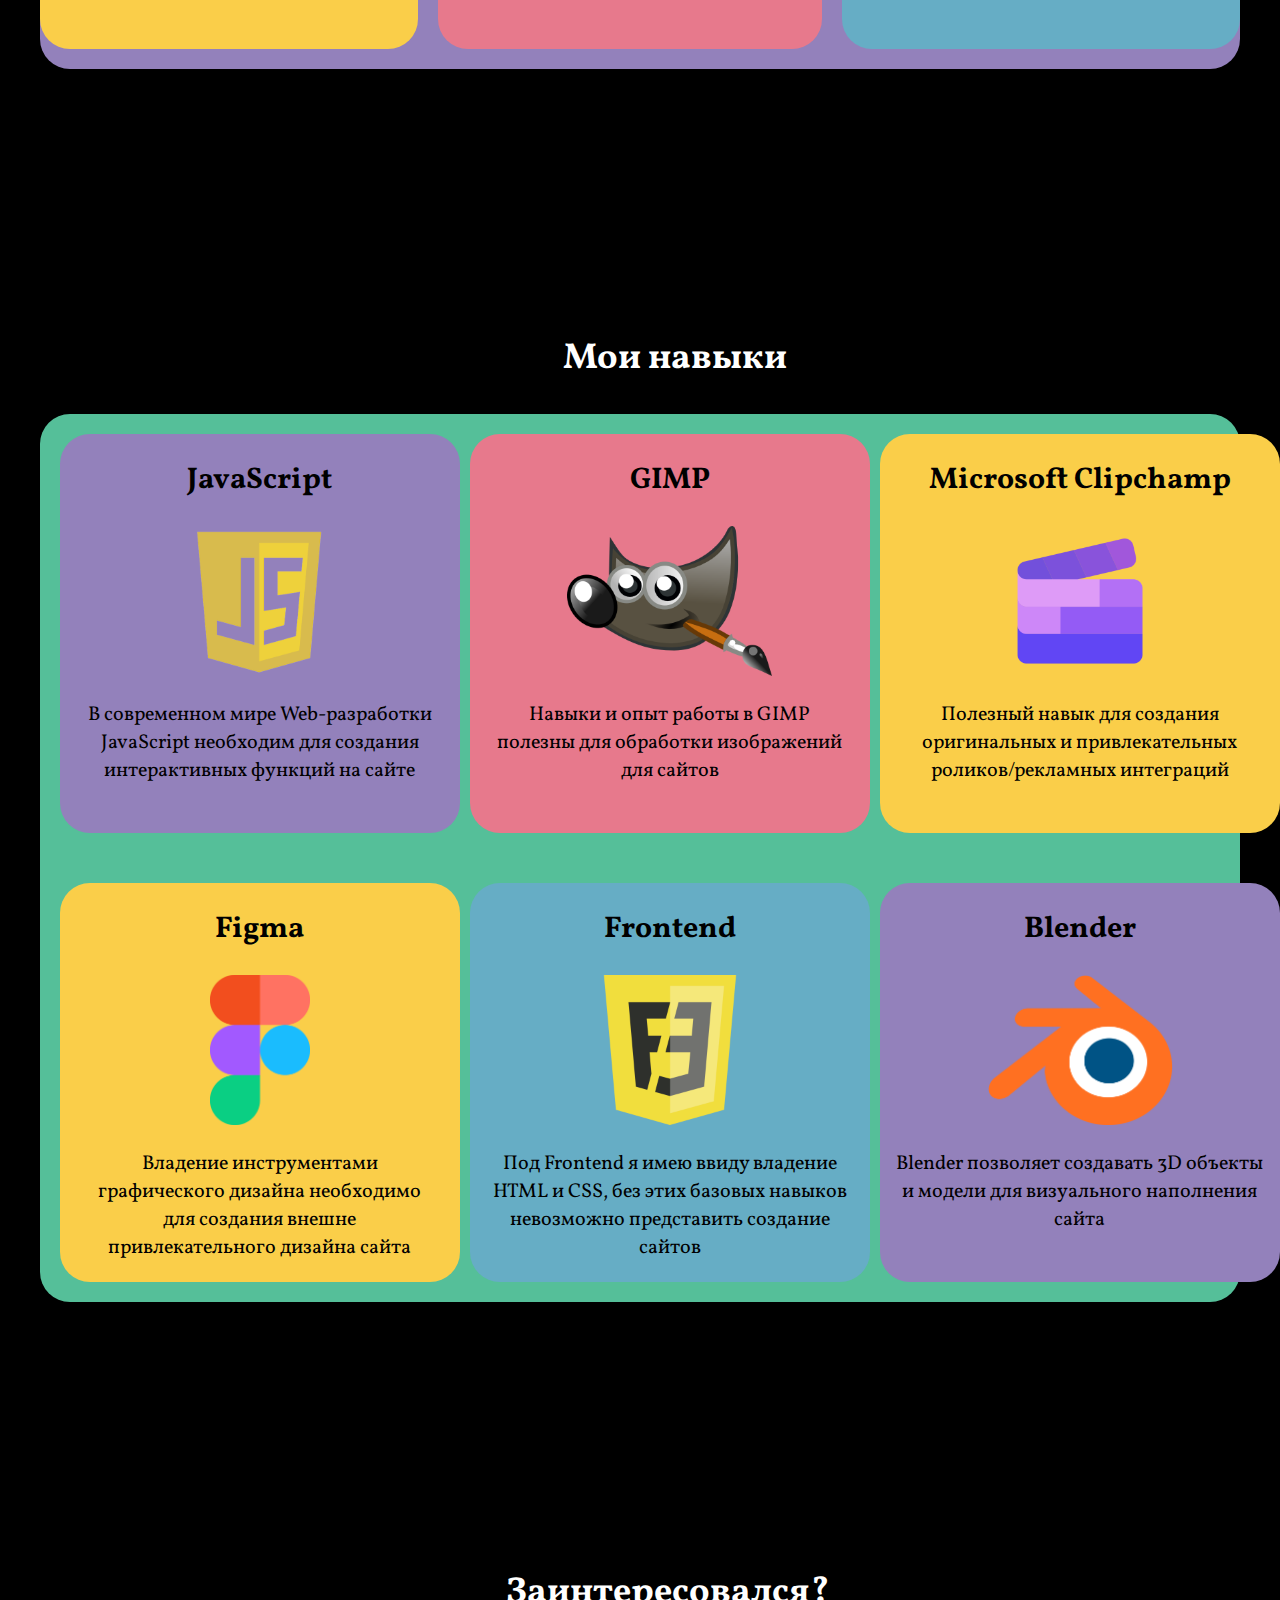
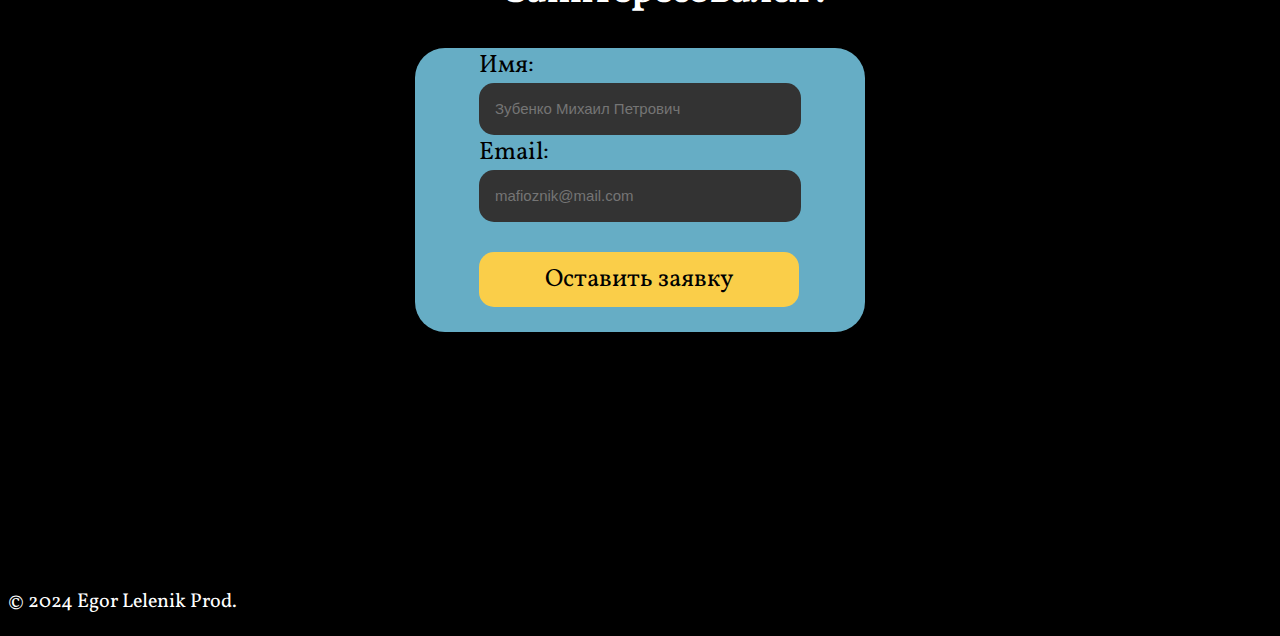
==== commit 4c922fb3: "Add files via upload" ====
--- a/visitka.html
+++ b/visitka.html
@@ -170,17 +170,17 @@
           enctype="multipart/form-data"
           method="POST"
           target="_blank" >
-          <div class="form-group">
+          <div class="form-group1">
             <label>Имя:</label> <br>
-            <input type="text" name="name" placeholder="Зубенко Михаил Петрович" />
+            <input type="text" id="name" name="name" placeholder="Зубенко Михаил Петрович" />
           </div>
-          <div class="form-group" >
+          <div class="form-group2" >
             <label>Email:</label> <br>
-            <input type="email" name="email" placeholder="mafioznik@mail.com" />
+            <input type="email" id="email"  name="email" placeholder="mafioznik@mail.com" />
           </div>
-          <div class="form-group">
-            <label>Сообщение:</label> <br>
-            <textarea name="message" placeholder="Привет, пишет тебе вор в законе из Шумиловского городка!" rows="5" style="width: 290px; border-radius: 15px; padding: 16px; background: #333; color: #fff; font-size: 15px;"></textarea>
+          <div class="form-group3">
+            <!-- <label>Сообщение:</label> <br> -->
+            <!-- <textarea id="message"  name="message" placeholder="Привет, пишет тебе вор в законе из Шумиловского городка!" rows="5" style="width: 290px; border-radius: 15px; padding: 16px; background: #333; color: #fff; font-size: 15px;"></textarea> -->
           </div>         
           <button type="submit"> Оставить заявку</button>
         </form>
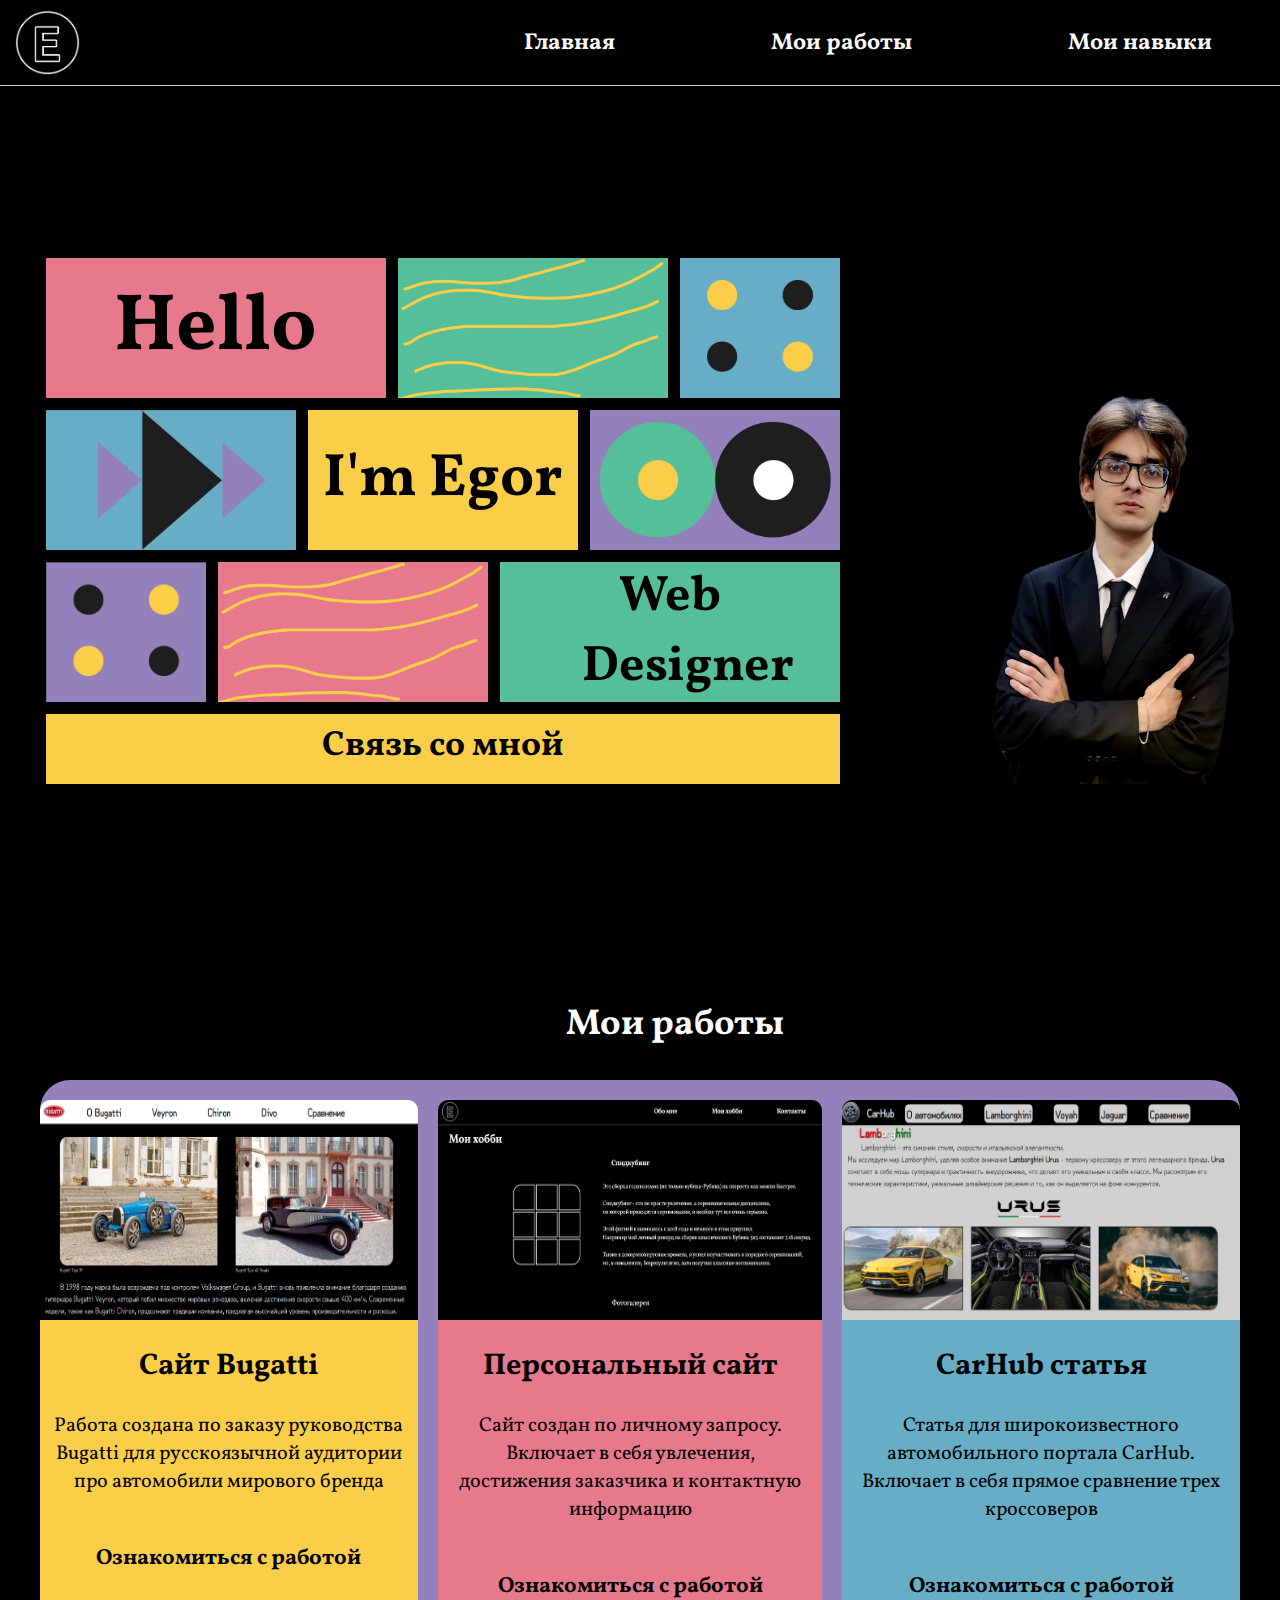
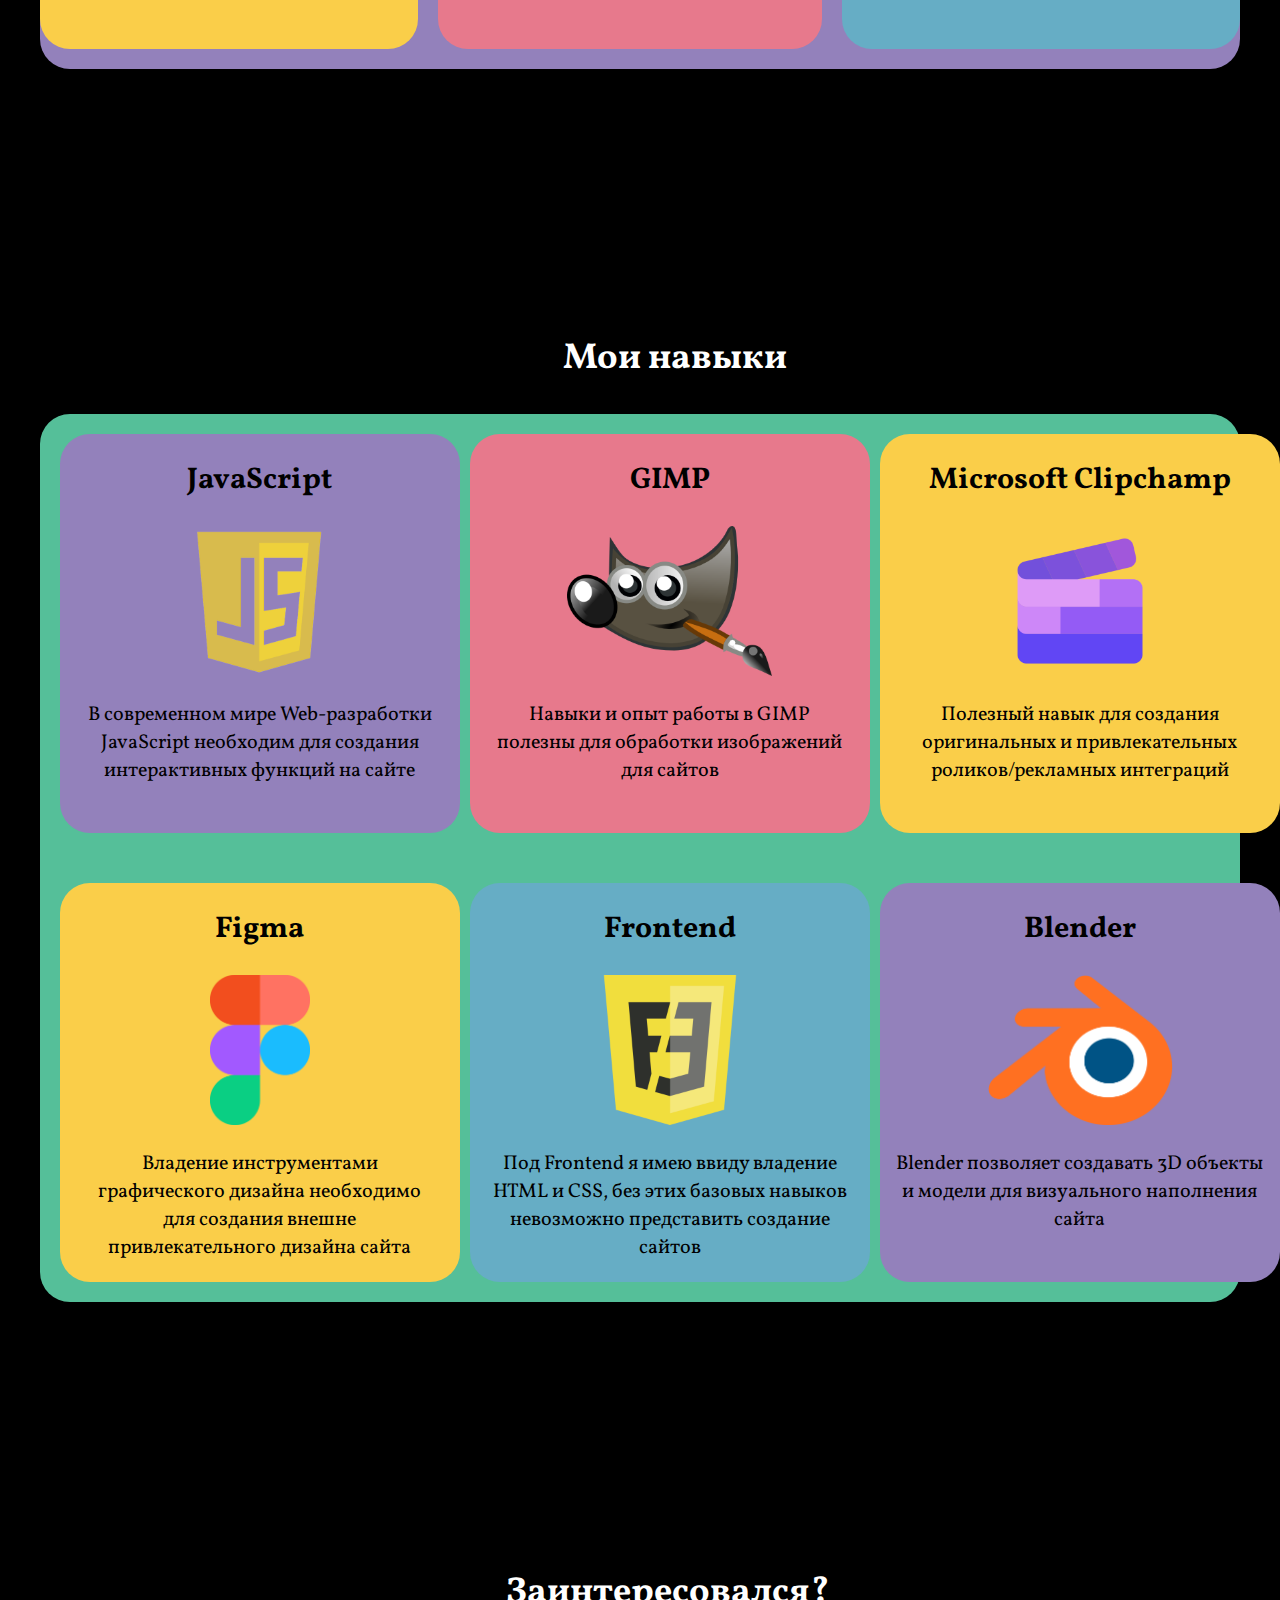
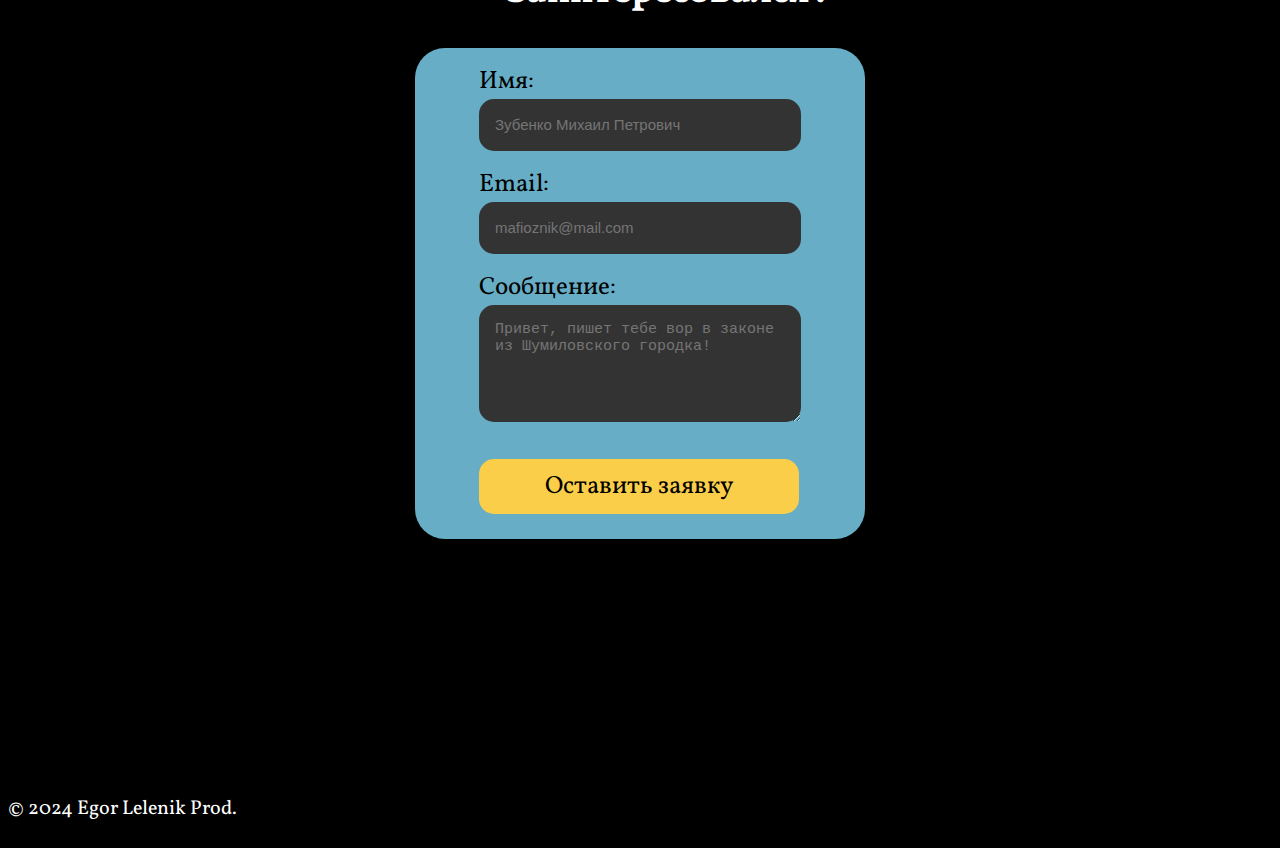
==== commit a482a736: "Add files via upload" ====
--- a/visitka.html
+++ b/visitka.html
@@ -167,20 +167,18 @@
     <div >
         <form
           action="https://getform.io/f/byvvdwwa"
-          enctype="multipart/form-data"
-          method="POST"
-          target="_blank" >
-          <div class="form-group1">
+          method="POST">
+          <div class="form-group">
             <label>Имя:</label> <br>
-            <input type="text" id="name" name="name" placeholder="Зубенко Михаил Петрович" />
+            <input type="text" id="name" name="name" placeholder="Зубенко Михаил Петрович" required />
           </div>
-          <div class="form-group2" >
+          <div class="form-group" >
             <label>Email:</label> <br>
-            <input type="email" id="email"  name="email" placeholder="mafioznik@mail.com" />
+            <input type="email" id="email"  name="email" placeholder="mafioznik@mail.com" required />
           </div>
-          <div class="form-group3">
-            <!-- <label>Сообщение:</label> <br> -->
-            <!-- <textarea id="message"  name="message" placeholder="Привет, пишет тебе вор в законе из Шумиловского городка!" rows="5" style="width: 290px; border-radius: 15px; padding: 16px; background: #333; color: #fff; font-size: 15px;"></textarea> -->
+          <div class="form-group">
+           <label>Сообщение:</label> <br> 
+           <textarea id="message"  name="message" placeholder="Привет, пишет тебе вор в законе из Шумиловского городка!" rows="5" style="width: 290px; border-radius: 15px; padding: 16px; background: #333; color: #fff; font-size: 15px;" required ></textarea>
           </div>         
           <button type="submit"> Оставить заявку</button>
         </form>
